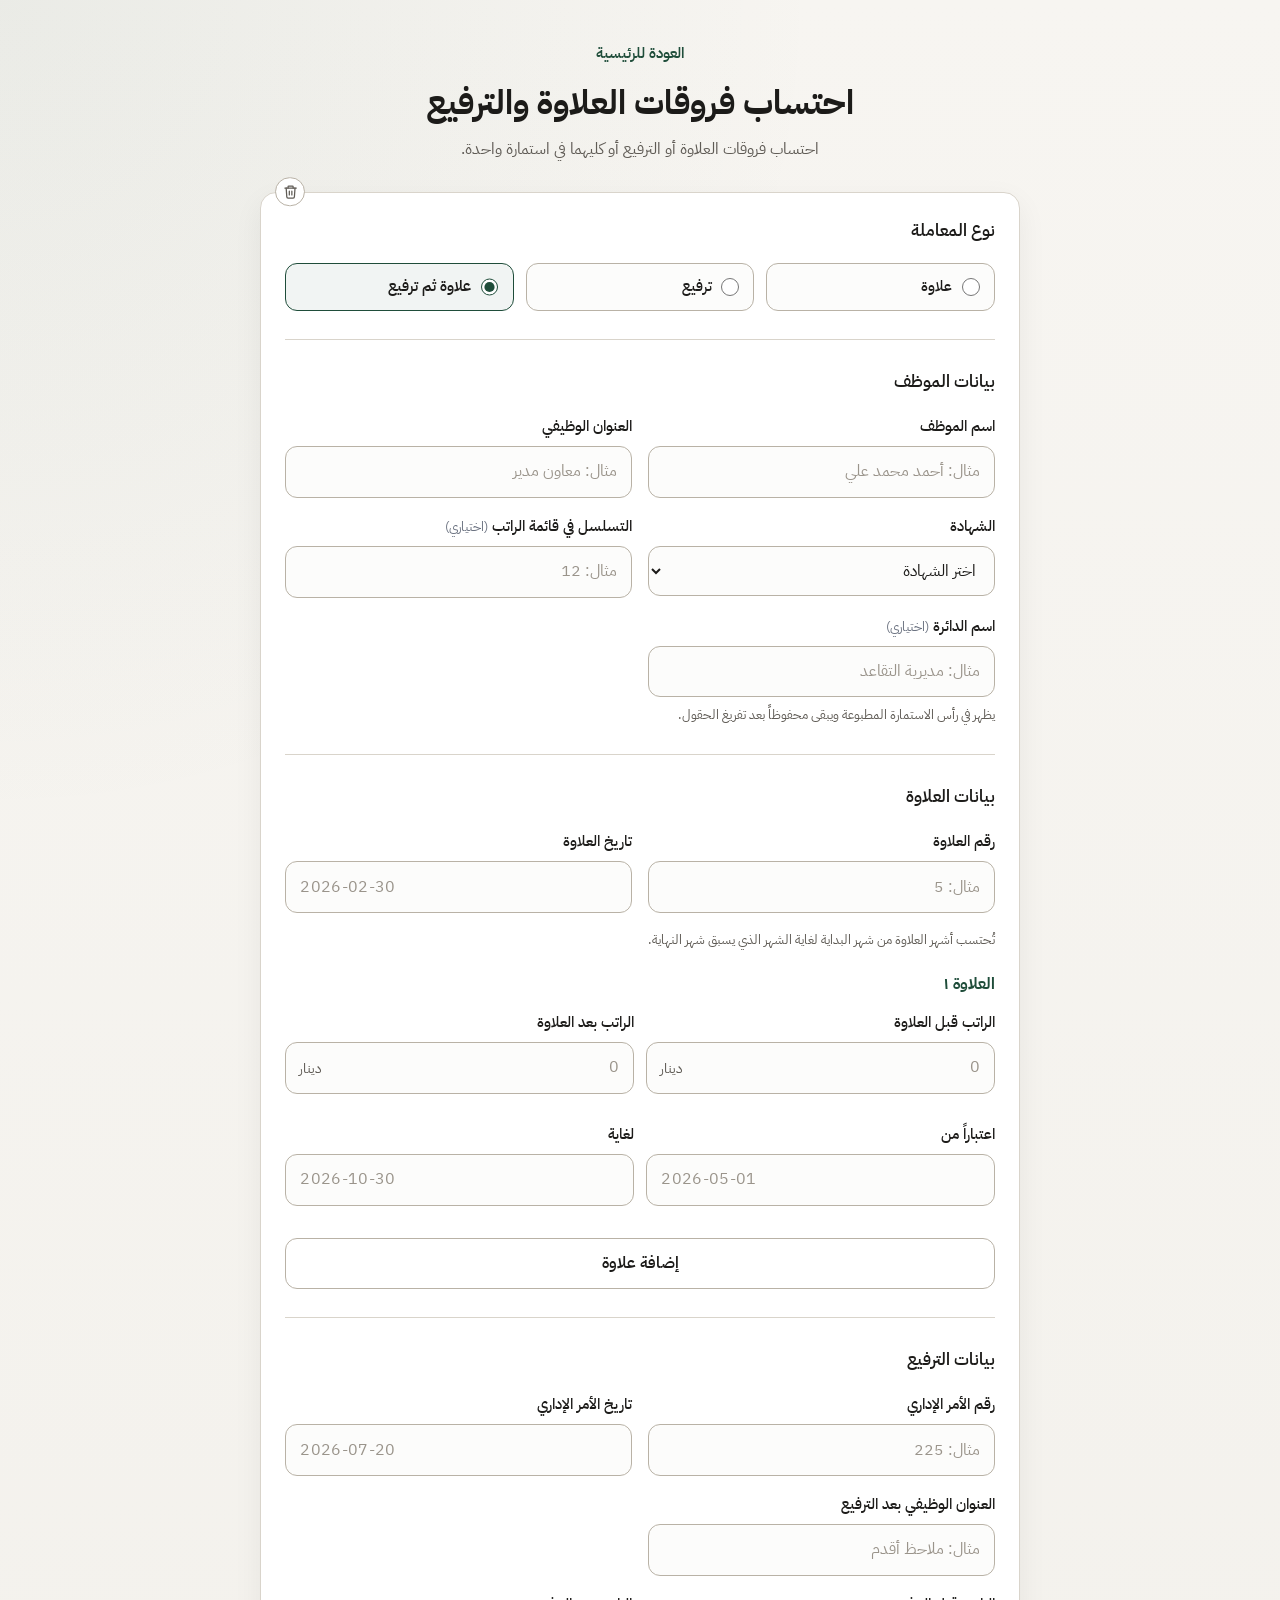
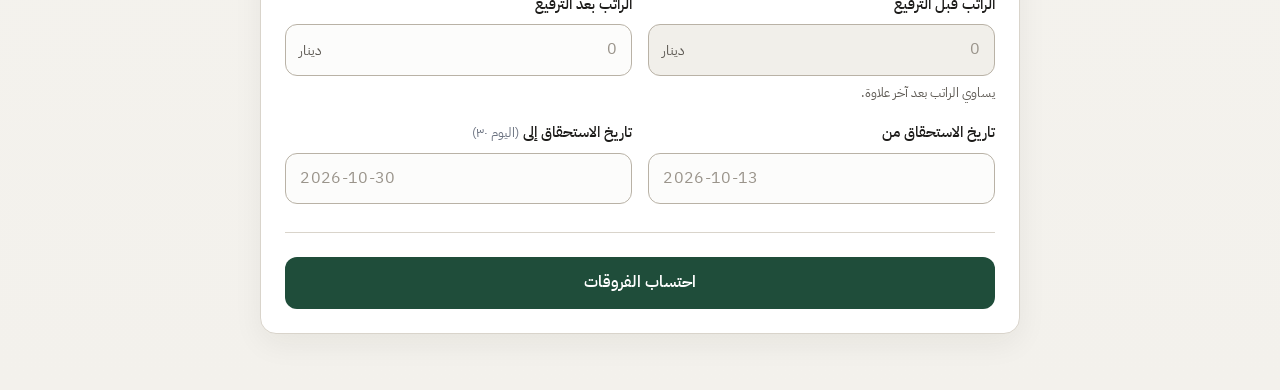
==== combined/index.html @ 23484e8a "Add payroll toolkit with combined increment/promotion calculator Co-Authored-By: Claude Opus 5.5 <no" ====
<!DOCTYPE html>
<html lang="ar" dir="rtl">
  <head>
    <meta charset="UTF-8" />
    <meta name="viewport" content="width=device-width, initial-scale=1.0" />
    <title>احتساب فروقات العلاوة والترفيع</title>
    <link rel="stylesheet" href="../fonts.css" />
    <link rel="stylesheet" href="../styles.css" />
  </head>
  <body>
    <div class="page">
      <header class="header">
        <a class="back-link" href="../">العودة للرئيسية</a>
        <h1>احتساب فروقات العلاوة والترفيع</h1>
        <p class="subtitle">
          احتساب فروقات العلاوة أو الترفيع أو كليهما في استمارة واحدة.
        </p>
      </header>

      <main>
        <form id="combined-form" class="form" novalidate>
          <div class="clear-fab-wrap">
            <button type="reset" class="clear-fab" aria-label="تفريغ الحقول" aria-describedby="clear-fab-tooltip">
              <svg viewBox="0 0 24 24" aria-hidden="true" focusable="false">
                <path d="M3 6h18" fill="none" stroke="currentColor" stroke-width="2" stroke-linecap="round" />
                <path d="M8 6V4a1 1 0 0 1 1-1h6a1 1 0 0 1 1 1v2" fill="none" stroke="currentColor" stroke-width="2" stroke-linecap="round" stroke-linejoin="round" />
                <path d="M19 6l-1 14a2 2 0 0 1-2 2H8a2 2 0 0 1-2-2L5 6" fill="none" stroke="currentColor" stroke-width="2" stroke-linecap="round" stroke-linejoin="round" />
                <path d="M10 11v6M14 11v6" fill="none" stroke="currentColor" stroke-width="2" stroke-linecap="round" />
              </svg>
            </button>
            <span id="clear-fab-tooltip" class="clear-fab-tooltip" role="tooltip">تفريغ الحقول</span>
          </div>

          <section class="section" aria-labelledby="type-heading">
            <fieldset class="choice-group">
              <legend id="type-heading">نوع المعاملة</legend>
              <div class="choice-options">
                <label class="choice">
                  <input type="radio" name="changeType" value="allowance" />
                  <span>علاوة</span>
                </label>
                <label class="choice">
                  <input type="radio" name="changeType" value="promotion" />
                  <span>ترفيع</span>
                </label>
                <label class="choice">
                  <input type="radio" name="changeType" value="both" checked />
                  <span>علاوة ثم ترفيع</span>
                </label>
              </div>
            </fieldset>
          </section>

          <section class="section" aria-labelledby="employee-heading">
            <h2 id="employee-heading">بيانات الموظف</h2>

            <div class="grid">
              <div class="field">
                <label for="employee-name">اسم الموظف</label>
                <input
                  type="text"
                  id="employee-name"
                  name="employeeName"
                  autocomplete="name"
                  placeholder="مثال: أحمد محمد علي"
                  required
                />
                <p class="error" id="employee-name-error" hidden>
                  يرجى إدخال اسم الموظف.
                </p>
              </div>

              <div class="field">
                <label for="job-title">العنوان الوظيفي</label>
                <input
                  type="text"
                  id="job-title"
                  name="jobTitle"
                  placeholder="مثال: معاون مدير"
                  required
                />
                <p class="error" id="job-title-error" hidden>
                  يرجى إدخال العنوان الوظيفي.
                </p>
              </div>
            </div>

            <div class="grid">
              <div class="field">
                <label for="education-level">الشهادة</label>
                <select id="education-level" name="educationLevel" required>
                  <option value="" disabled selected>اختر الشهادة</option>
                  <option value="ابتدائية">ابتدائية</option>
                  <option value="متوسطة">متوسطة</option>
                  <option value="إعدادية">إعدادية</option>
                  <option value="دبلوم">دبلوم</option>
                  <option value="بكالوريوس">بكالوريوس</option>
                  <option value="ماجستير">ماجستير</option>
                  <option value="دكتوراه">دكتوراه</option>
                </select>
                <p class="error" id="education-level-error" hidden>
                  يرجى اختيار الشهادة.
                </p>
              </div>

              <div class="field">
                <label for="salary-list-order">التسلسل في قائمة الراتب <span class="optional">(اختياري)</span></label>
                <input
                  type="number"
                  id="salary-list-order"
                  name="salaryListOrder"
                  min="1"
                  max="5000"
                  step="1"
                  inputmode="numeric"
                  placeholder="مثال: 12"
                />
                <p class="error" id="salary-list-order-error" hidden>
                  يرجى إدخال رقم بين ١ و ٥٠٠٠.
                </p>
              </div>
            </div>

            <div class="grid">
              <div class="field">
                <label for="org-name">اسم الدائرة <span class="optional">(اختياري)</span></label>
                <input
                  type="text"
                  id="org-name"
                  name="orgName"
                  autocomplete="organization"
                  placeholder="مثال: مديرية التقاعد"
                  aria-describedby="org-name-hint"
                />
                <p class="hint" id="org-name-hint">
                  يظهر في رأس الاستمارة المطبوعة ويبقى محفوظاً بعد تفريغ الحقول.
                </p>
              </div>
            </div>
          </section>

          <section class="section" id="allowance-section" aria-labelledby="allowance-heading">
            <h2 id="allowance-heading">بيانات العلاوة</h2>

            <div class="grid">
              <div class="field">
                <label for="allowance-number">رقم العلاوة</label>
                <input
                  type="number"
                  id="allowance-number"
                  name="allowanceNumber"
                  min="1"
                  step="1"
                  inputmode="numeric"
                  placeholder="مثال: 5"
                  required
                />
                <p class="error" id="allowance-number-error" hidden>
                  يرجى إدخال رقم العلاوة.
                </p>
              </div>

              <div class="field">
                <label for="allowance-doc-date">تاريخ العلاوة</label>
                <input
                  type="text"
                  id="allowance-doc-date"
                  name="allowanceDocDate"
                  class="date-input"
                  inputmode="numeric"
                  placeholder="2026-02-30"
                  autocomplete="off"
                  dir="ltr"
                  required
                />
                <p class="error" id="allowance-doc-date-error" hidden>
                  يرجى إدخال تاريخ صحيح مثل 2026-02-30.
                </p>
              </div>
            </div>

            <p class="hint section-hint">
              تُحتسب أشهر العلاوة من شهر البداية لغاية الشهر الذي يسبق شهر النهاية.
            </p>

            <div
              id="allowances-list"
              class="allowances-list"
              aria-label="قائمة العلاوات"
            ></div>

            <button
              type="button"
              id="add-allowance"
              class="btn btn-secondary add-allowance-btn"
            >
              إضافة علاوة
            </button>
          </section>

          <section class="section" id="promotion-section" aria-labelledby="promotion-heading">
            <h2 id="promotion-heading">بيانات الترفيع</h2>

            <div class="grid">
              <div class="field">
                <label for="order-number">رقم الأمر الإداري</label>
                <input
                  type="number"
                  id="order-number"
                  name="orderNumber"
                  min="1"
                  step="1"
                  inputmode="numeric"
                  placeholder="مثال: 225"
                  required
                />
                <p class="error" id="order-number-error" hidden>
                  يرجى إدخال رقم الأمر.
                </p>
              </div>

              <div class="field">
                <label for="order-date">تاريخ الأمر الإداري</label>
                <input
                  type="text"
                  id="order-date"
                  name="orderDate"
                  class="date-input"
                  inputmode="numeric"
                  placeholder="2026-07-20"
                  autocomplete="off"
                  dir="ltr"
                  required
                />
                <p class="error" id="order-date-error" hidden>
                  يرجى إدخال تاريخ صحيح مثل 2026-07-20.
                </p>
              </div>
            </div>

            <div class="grid">
              <div class="field">
                <label for="new-job-title">العنوان الوظيفي بعد الترفيع</label>
                <input
                  type="text"
                  id="new-job-title"
                  name="newJobTitle"
                  placeholder="مثال: ملاحظ أقدم"
                  required
                />
                <p class="error" id="new-job-title-error" hidden>
                  يرجى إدخال العنوان الوظيفي بعد الترفيع.
                </p>
              </div>
            </div>

            <div class="grid">
              <div class="field">
                <label for="old-salary">الراتب قبل الترفيع</label>
                <div class="input-with-suffix">
                  <input
                    type="number"
                    id="old-salary"
                    name="oldSalary"
                    min="0"
                    step="1"
                    inputmode="numeric"
                    placeholder="0"
                    aria-describedby="old-salary-hint"
                    required
                  />
                  <span class="suffix">دينار</span>
                </div>
                <p class="hint" id="old-salary-hint" hidden>
                  يساوي الراتب بعد آخر علاوة.
                </p>
                <p class="error" id="old-salary-error" hidden>
                  يرجى إدخال الراتب قبل الترفيع.
                </p>
              </div>

              <div class="field">
                <label for="new-salary">الراتب بعد الترفيع</label>
                <div class="input-with-suffix">
                  <input
                    type="number"
                    id="new-salary"
                    name="newSalary"
                    min="0"
                    step="1"
                    inputmode="numeric"
                    placeholder="0"
                    required
                  />
                  <span class="suffix">دينار</span>
                </div>
                <p class="error" id="new-salary-error" hidden>
                  يرجى إدخال الراتب بعد الترفيع.
                </p>
              </div>
            </div>

            <div class="grid">
              <div class="field">
                <label for="from-date">تاريخ الاستحقاق من</label>
                <input
                  type="text"
                  id="from-date"
                  name="fromDate"
                  class="date-input"
                  inputmode="numeric"
                  placeholder="2026-10-13"
                  autocomplete="off"
                  dir="ltr"
                  required
                />
                <p class="error" id="from-date-error" hidden>
                  يرجى إدخال تاريخ صحيح مثل 2026-10-13.
                </p>
              </div>

              <div class="field">
                <label for="to-date">تاريخ الاستحقاق إلى <span class="optional">(اليوم ٣٠)</span></label>
                <input
                  type="text"
                  id="to-date"
                  name="toDate"
                  class="date-input"
                  inputmode="numeric"
                  placeholder="2026-10-30"
                  autocomplete="off"
                  dir="ltr"
                  required
                />
                <p class="error" id="to-date-error" hidden>
                  يرجى إدخال تاريخ ينتهي باليوم ٣٠ مثل 2026-10-30.
                </p>
              </div>
            </div>
          </section>

          <div class="actions">
            <button type="submit" class="btn btn-primary">احتساب الفروقات</button>
          </div>
        </form>

        <section id="result" class="result" aria-live="polite" hidden>
          <h2 class="no-print">نتيجة الاحتساب</h2>
          <div id="print-sheet" class="print-sheet">
            <div id="result-content"></div>
            <p id="print-continuation" class="print-continuation-notice" hidden>
              يتبع في الصفحة التالية
            </p>
          </div>
          <div class="result-actions no-print">
            <button id="print-btn" type="button" class="btn btn-primary">
              طباعة استمارة المتغيرات
            </button>
          </div>
        </section>
      </main>
    </div>

    <div id="toast" class="toast" hidden role="status" aria-live="polite"></div>

    <script src="../shared/salary-ladder.js"></script>
    <script src="app.js"></script>
  </body>
</html>
---- fonts.css ----
/* IBM Plex Sans Arabic */
@font-face {
  font-family: "IBM Plex Sans Arabic";
  font-style: normal;
  font-weight: 400;
  font-display: swap;
  src: url("fonts/ibm-plex-sans-arabic-arabic-400.woff2") format("woff2");
  unicode-range: U+0600-06FF, U+0750-077F, U+0870-088E, U+0890-0891, U+0897-08E1, U+08E3-08FF, U+200C-200E, U+2010-2011, U+204F, U+2E41, U+FB50-FDFF, U+FE70-FE74, U+FE76-FEFC;
}

@font-face {
  font-family: "IBM Plex Sans Arabic";
  font-style: normal;
  font-weight: 400;
  font-display: swap;
  src: url("fonts/ibm-plex-sans-arabic-latin-400.woff2") format("woff2");
  unicode-range: U+0000-00FF, U+0131, U+0152-0153, U+02BB-02BC, U+02C6, U+02DA, U+02DC, U+0304, U+0308, U+0329, U+2000-206F, U+20AC, U+2122, U+2191, U+2193, U+2212, U+2215, U+FEFF, U+FFFD;
}

@font-face {
  font-family: "IBM Plex Sans Arabic";
  font-style: normal;
  font-weight: 500;
  font-display: swap;
  src: url("fonts/ibm-plex-sans-arabic-arabic-500.woff2") format("woff2");
  unicode-range: U+0600-06FF, U+0750-077F, U+0870-088E, U+0890-0891, U+0897-08E1, U+08E3-08FF, U+200C-200E, U+2010-2011, U+204F, U+2E41, U+FB50-FDFF, U+FE70-FE74, U+FE76-FEFC;
}

@font-face {
  font-family: "IBM Plex Sans Arabic";
  font-style: normal;
  font-weight: 500;
  font-display: swap;
  src: url("fonts/ibm-plex-sans-arabic-latin-500.woff2") format("woff2");
  unicode-range: U+0000-00FF, U+0131, U+0152-0153, U+02BB-02BC, U+02C6, U+02DA, U+02DC, U+0304, U+0308, U+0329, U+2000-206F, U+20AC, U+2122, U+2191, U+2193, U+2212, U+2215, U+FEFF, U+FFFD;
}

@font-face {
  font-family: "IBM Plex Sans Arabic";
  font-style: normal;
  font-weight: 600;
  font-display: swap;
  src: url("fonts/ibm-plex-sans-arabic-arabic-600.woff2") format("woff2");
  unicode-range: U+0600-06FF, U+0750-077F, U+0870-088E, U+0890-0891, U+0897-08E1, U+08E3-08FF, U+200C-200E, U+2010-2011, U+204F, U+2E41, U+FB50-FDFF, U+FE70-FE74, U+FE76-FEFC;
}

@font-face {
  font-family: "IBM Plex Sans Arabic";
  font-style: normal;
  font-weight: 600;
  font-display: swap;
  src: url("fonts/ibm-plex-sans-arabic-latin-600.woff2") format("woff2");
  unicode-range: U+0000-00FF, U+0131, U+0152-0153, U+02BB-02BC, U+02C6, U+02DA, U+02DC, U+0304, U+0308, U+0329, U+2000-206F, U+20AC, U+2122, U+2191, U+2193, U+2212, U+2215, U+FEFF, U+FFFD;
}

@font-face {
  font-family: "IBM Plex Sans Arabic";
  font-style: normal;
  font-weight: 700;
  font-display: swap;
  src: url("fonts/ibm-plex-sans-arabic-arabic-700.woff2") format("woff2");
  unicode-range: U+0600-06FF, U+0750-077F, U+0870-088E, U+0890-0891, U+0897-08E1, U+08E3-08FF, U+200C-200E, U+2010-2011, U+204F, U+2E41, U+FB50-FDFF, U+FE70-FE74, U+FE76-FEFC;
}

@font-face {
  font-family: "IBM Plex Sans Arabic";
  font-style: normal;
  font-weight: 700;
  font-display: swap;
  src: url("fonts/ibm-plex-sans-arabic-latin-700.woff2") format("woff2");
  unicode-range: U+0000-00FF, U+0131, U+0152-0153, U+02BB-02BC, U+02C6, U+02DA, U+02DC, U+0304, U+0308, U+0329, U+2000-206F, U+20AC, U+2122, U+2191, U+2193, U+2212, U+2215, U+FEFF, U+FFFD;
}

/* Vazirmatn */
@font-face {
  font-family: "Vazirmatn";
  font-style: normal;
  font-weight: 400;
  font-display: swap;
  src: url("fonts/vazirmatn-arabic-400.woff2") format("woff2");
  unicode-range: U+0600-06FF, U+0750-077F, U+0870-088E, U+0890-0891, U+0897-08E1, U+08E3-08FF, U+200C-200E, U+2010-2011, U+204F, U+2E41, U+FB50-FDFF, U+FE70-FE74, U+FE76-FEFC;
}

@font-face {
  font-family: "Vazirmatn";
  font-style: normal;
  font-weight: 400;
  font-display: swap;
  src: url("fonts/vazirmatn-latin-400.woff2") format("woff2");
  unicode-range: U+0000-00FF, U+0131, U+0152-0153, U+02BB-02BC, U+02C6, U+02DA, U+02DC, U+0304, U+0308, U+0329, U+2000-206F, U+20AC, U+2122, U+2191, U+2193, U+2212, U+2215, U+FEFF, U+FFFD;
}

@font-face {
  font-family: "Vazirmatn";
  font-style: normal;
  font-weight: 600;
  font-display: swap;
  src: url("fonts/vazirmatn-arabic-600.woff2") format("woff2");
  unicode-range: U+0600-06FF, U+0750-077F, U+0870-088E, U+0890-0891, U+0897-08E1, U+08E3-08FF, U+200C-200E, U+2010-2011, U+204F, U+2E41, U+FB50-FDFF, U+FE70-FE74, U+FE76-FEFC;
}

@font-face {
  font-family: "Vazirmatn";
  font-style: normal;
  font-weight: 600;
  font-display: swap;
  src: url("fonts/vazirmatn-latin-600.woff2") format("woff2");
  unicode-range: U+0000-00FF, U+0131, U+0152-0153, U+02BB-02BC, U+02C6, U+02DA, U+02DC, U+0304, U+0308, U+0329, U+2000-206F, U+20AC, U+2122, U+2191, U+2193, U+2212, U+2215, U+FEFF, U+FFFD;
}

@font-face {
  font-family: "Vazirmatn";
  font-style: normal;
  font-weight: 700;
  font-display: swap;
  src: url("fonts/vazirmatn-arabic-700.woff2") format("woff2");
  unicode-range: U+0600-06FF, U+0750-077F, U+0870-088E, U+0890-0891, U+0897-08E1, U+08E3-08FF, U+200C-200E, U+2010-2011, U+204F, U+2E41, U+FB50-FDFF, U+FE70-FE74, U+FE76-FEFC;
}

@font-face {
  font-family: "Vazirmatn";
  font-style: normal;
  font-weight: 700;
  font-display: swap;
  src: url("fonts/vazirmatn-latin-700.woff2") format("woff2");
  unicode-range: U+0000-00FF, U+0131, U+0152-0153, U+02BB-02BC, U+02C6, U+02DA, U+02DC, U+0304, U+0308, U+0329, U+2000-206F, U+20AC, U+2122, U+2191, U+2193, U+2212, U+2215, U+FEFF, U+FFFD;
}
---- styles.css ----
:root {
  --bg: #f3f1ec;
  --surface: #ffffff;
  --ink: #1c1b19;
  --muted: #5f5b55;
  --line: #d9d4cb;
  --line-strong: #b9b2a6;
  --accent: #1f4d3a;
  --accent-hover: #173d2e;
  --focus: #2f6b52;
  --danger: #8a2f2f;
  --danger-bg: #f8ecec;
  --radius: 12px;
  --shadow: 0 10px 30px rgba(28, 27, 25, 0.06);
  --font: "IBM Plex Sans Arabic", "Segoe UI", Tahoma, sans-serif;
}

*,
*::before,
*::after {
  box-sizing: border-box;
}

html {
  scroll-behavior: smooth;
}

body {
  margin: 0;
  min-height: 100vh;
  font-family: var(--font);
  color: var(--ink);
  background:
    radial-gradient(circle at top left, rgba(31, 77, 58, 0.06), transparent 35%),
    linear-gradient(180deg, #f7f5f1 0%, var(--bg) 100%);
  line-height: 1.7;
}

.page {
  width: min(760px, calc(100% - 2rem));
  margin: 0 auto;
  padding: 2.5rem 0 3.5rem;
}

.page--narrow {
  width: min(520px, calc(100% - 2rem));
}

.header {
  margin-bottom: 1.75rem;
  text-align: center;
}

.back-link {
  display: inline-block;
  margin-bottom: 0.85rem;
  font-size: 0.92rem;
  font-weight: 600;
  color: var(--accent);
  text-decoration: none;
  transition: color 0.2s ease, transform 0.2s ease;
}

.back-link:hover {
  color: var(--accent-hover);
  transform: translateX(2px);
}

.back-link:focus-visible {
  outline: 2px solid var(--focus);
  outline-offset: 3px;
  border-radius: 4px;
}

.brand {
  margin: 0 0 0.35rem;
  font-size: 0.95rem;
  font-weight: 600;
  letter-spacing: 0.02em;
  color: var(--accent);
}

/* —— Homepage launcher —— */
.home-body {
  background:
    radial-gradient(ellipse 70% 50% at 80% 0%, rgba(31, 77, 58, 0.1), transparent 55%),
    radial-gradient(ellipse 55% 40% at 10% 90%, rgba(31, 77, 58, 0.06), transparent 50%),
    linear-gradient(165deg, #f8f6f1 0%, var(--bg) 45%, #ebe7df 100%);
}

.home {
  width: min(1100px, calc(100% - 2rem));
  margin: 0 auto;
  padding: 2.25rem 0 3rem;
  min-height: 100vh;
  display: flex;
  flex-direction: column;
}

.home-header {
  text-align: center;
  margin-bottom: 2rem;
  animation: home-fade-up 0.55s ease both;
}

.home-brand {
  margin: 0 auto;
  display: flex;
  align-items: center;
  justify-content: center;
  width: 4.25rem;
  height: 4.25rem;
  color: var(--accent);
}

.home-brand-icon {
  width: 100%;
  height: 100%;
  display: block;
}

.home-subtitle {
  margin: 0.55rem 0 0;
  color: var(--muted);
  font-size: 1.05rem;
}

.app-grid {
  display: grid;
  grid-template-columns: repeat(3, minmax(0, 1fr));
  gap: 1rem;
  flex: 1;
  align-content: start;
  max-width: 42rem;
  width: 100%;
  margin-inline: auto;
}

.app-tile {
  --i: 0;
  appearance: none;
  display: flex;
  align-items: center;
  justify-content: center;
  text-align: center;
  min-height: 7.5rem;
  padding: 1rem 0.85rem;
  border-radius: var(--radius);
  font-family: inherit;
  font-size: clamp(0.95rem, 2.2vw, 1.1rem);
  font-weight: 600;
  line-height: 1.4;
  text-decoration: none;
  cursor: pointer;
  transition:
    transform 0.22s ease,
    box-shadow 0.22s ease,
    background 0.22s ease,
    border-color 0.22s ease,
    color 0.22s ease;
  animation: home-tile-in 0.45s ease both;
  animation-delay: calc(var(--i) * 40ms);
}

.app-tile--live {
  background: var(--accent);
  color: #f7f5f1;
  border: 1px solid var(--accent);
  box-shadow: 0 8px 22px rgba(31, 77, 58, 0.22);
}

.app-tile--live:hover {
  background: var(--accent-hover);
  border-color: var(--accent-hover);
  transform: translateY(-3px);
  box-shadow: 0 14px 28px rgba(31, 77, 58, 0.28);
}

.app-tile--live:focus-visible {
  outline: 2px solid var(--focus);
  outline-offset: 3px;
}

.app-tile--soon {
  background: rgba(255, 255, 255, 0.55);
  color: var(--line-strong);
  border: 1px dashed var(--line);
  cursor: not-allowed;
  box-shadow: none;
}

.app-tile--soon:disabled {
  opacity: 1;
}

@keyframes home-fade-up {
  from {
    opacity: 0;
    transform: translateY(10px);
  }
  to {
    opacity: 1;
    transform: translateY(0);
  }
}

@keyframes home-tile-in {
  from {
    opacity: 0;
    transform: scale(0.94);
  }
  to {
    opacity: 1;
    transform: scale(1);
  }
}

@media (max-width: 640px) {
  .home {
    width: min(100% - 1.25rem, 1100px);
    padding-top: 1.5rem;
  }

  .home-header {
    margin-bottom: 1.35rem;
  }

  .app-grid {
    gap: 0.65rem;
  }

  .app-tile {
    min-height: 5.5rem;
    font-size: 0.88rem;
    padding: 0.75rem 0.5rem;
  }
}

.header h1 {
  margin: 0;
  font-size: clamp(1.7rem, 4vw, 2.15rem);
  font-weight: 700;
  line-height: 1.35;
}

.subtitle {
  margin: 0.65rem auto 0;
  color: var(--muted);
  max-width: 38rem;
}

.form,
.result {
  background: var(--surface);
  border: 1px solid var(--line);
  border-radius: calc(var(--radius) + 4px);
  box-shadow: var(--shadow);
}

.form {
  padding: 1.5rem;
  position: relative;
}

.clear-fab-wrap {
  position: absolute;
  top: 0;
  left: 0.9rem;
  z-index: 2;
  transform: translateY(-50%);
}

.clear-fab {
  display: inline-flex;
  align-items: center;
  justify-content: center;
  width: 1.85rem;
  height: 1.85rem;
  min-width: 1.85rem;
  min-height: 1.85rem;
  padding: 0;
  margin: 0;
  border: 1px solid var(--line-strong);
  border-radius: 999px;
  background: var(--surface);
  color: var(--muted);
  cursor: pointer;
  line-height: 0;
  overflow: hidden;
}

.clear-fab svg {
  width: 0.95rem;
  height: 0.95rem;
  display: block;
  flex-shrink: 0;
}

.clear-fab:hover,
.clear-fab:focus-visible {
  color: var(--ink);
  outline: none;
}

.clear-fab-tooltip {
  position: absolute;
  top: calc(100% + 0.45rem);
  left: 50%;
  transform: translateX(-50%);
  padding: 0.3rem 0.55rem;
  border-radius: 0.4rem;
  background: var(--ink);
  color: #fff;
  font-size: 0.78rem;
  font-weight: 500;
  line-height: 1.3;
  white-space: nowrap;
  opacity: 0;
  visibility: hidden;
  pointer-events: none;
  transition: opacity 0.15s ease, visibility 0.15s ease;
}

.clear-fab-wrap:hover .clear-fab-tooltip,
.clear-fab:focus-visible + .clear-fab-tooltip {
  opacity: 1;
  visibility: visible;
}

.section + .section {
  margin-top: 1.75rem;
  padding-top: 1.75rem;
  border-top: 1px solid var(--line);
}

.section h2 {
  margin: 0 0 1.1rem;
  font-size: 1.05rem;
  font-weight: 600;
}

.second-allowance-toggle-wrap {
  margin-top: 1.35rem;
}

.second-allowance-toggle {
  width: 100%;
}

.second-allowance {
  margin-top: 1.25rem;
  padding: 1.15rem 1rem 0.25rem;
  border: 1px dashed var(--line-strong);
  border-radius: var(--radius);
  background: #faf9f6;
}

.second-allowance-title {
  margin: 0 0 0.35rem;
  font-size: 1rem;
  font-weight: 600;
  color: var(--accent);
}

.second-allowance-base-hint {
  margin-bottom: 1rem;
}

.second-allowance .grid {
  margin-bottom: 1rem;
}

.allowances-list {
  display: grid;
  gap: 1rem;
  margin-top: 1.25rem;
}

.allowance-row {
  padding-top: 0.85rem;
  border-top: 1px solid var(--line);
}

.allowance-row:first-child {
  padding-top: 0;
  border-top: none;
}

.allowance-row-head {
  display: flex;
  align-items: center;
  justify-content: space-between;
  gap: 0.75rem;
  margin-bottom: 0.75rem;
}

.allowance-row-title {
  margin: 0;
  font-size: 0.98rem;
  font-weight: 700;
  color: var(--accent);
}

.allowance-row-fields {
  display: grid;
  grid-template-columns: repeat(2, minmax(0, 1fr));
  gap: 0.75rem;
  align-items: start;
}

.allowance-remove {
  appearance: none;
  border: none;
  background: transparent;
  color: var(--danger);
  font: inherit;
  font-size: 0.88rem;
  font-weight: 600;
  cursor: pointer;
  padding: 0.2rem 0.35rem;
  border-radius: 4px;
}

.allowance-remove:hover {
  background: var(--danger-bg);
}

.allowance-remove-spacer {
  display: inline-block;
  width: 3rem;
}

.add-allowance-btn {
  width: 100%;
  margin-top: 1rem;
}

.add-allowance-btn:disabled {
  opacity: 0.55;
  cursor: not-allowed;
}

.grid {
  display: grid;
  grid-template-columns: repeat(2, minmax(0, 1fr));
  gap: 1rem;
}

.field {
  display: flex;
  flex-direction: column;
  gap: 0.4rem;
  margin-bottom: 1rem;
}

.grid .field {
  margin-bottom: 0;
}

.grid + .grid {
  margin-top: 1rem;
}

label {
  font-size: 0.95rem;
  font-weight: 500;
}

.optional {
  font-weight: 400;
  color: #6b7280;
  font-size: 0.85em;
}

input,
select,
button {
  font: inherit;
}

input,
select {
  width: 100%;
  min-height: 48px;
  padding: 0.7rem 0.9rem;
  color: var(--ink);
  background: #fcfcfb;
  border: 1px solid var(--line-strong);
  border-radius: var(--radius);
  outline: none;
  transition: border-color 0.15s ease, box-shadow 0.15s ease, background 0.15s ease;
}

input::placeholder {
  color: #9a948b;
}

input:hover,
select:hover {
  border-color: #9f9789;
}

input:focus,
select:focus {
  border-color: var(--focus);
  background: #fff;
  box-shadow: 0 0 0 3px rgba(47, 107, 82, 0.15);
}

.date-input {
  font-variant-numeric: tabular-nums;
  letter-spacing: 0.02em;
}

input:invalid:not(:placeholder-shown):not(:focus),
select:invalid:not(:focus) {
  /* avoid aggressive red while typing */
}

.field.has-error input,
.field.has-error select {
  border-color: var(--danger);
  background: var(--danger-bg);
}

.field.has-error input:focus,
.field.has-error select:focus {
  box-shadow: 0 0 0 3px rgba(138, 47, 47, 0.12);
}

.input-with-suffix {
  position: relative;
}

.input-with-suffix input {
  padding-left: 4.2rem;
}

.suffix {
  position: absolute;
  top: 50%;
  left: 0.9rem;
  transform: translateY(-50%);
  color: var(--muted);
  font-size: 0.9rem;
  pointer-events: none;
}

.hint {
  margin: 0;
  font-size: 0.82rem;
  color: var(--muted);
}

.section-hint {
  margin-top: 1rem;
}

input[readonly] {
  color: var(--muted);
  background: #f1efea;
  cursor: default;
}

.choice-group {
  margin: 0;
  padding: 0;
  border: none;
  min-width: 0;
}

.choice-group legend {
  margin: 0 0 1.1rem;
  padding: 0;
  font-size: 1.05rem;
  font-weight: 600;
}

.choice-options {
  display: grid;
  grid-template-columns: repeat(3, minmax(0, 1fr));
  gap: 0.75rem;
}

.choice {
  display: flex;
  align-items: center;
  gap: 0.6rem;
  min-height: 48px;
  padding: 0.6rem 0.9rem;
  border: 1px solid var(--line-strong);
  border-radius: var(--radius);
  background: #fcfcfb;
  cursor: pointer;
  transition: border-color 0.15s ease, background 0.15s ease;
}

.choice:hover {
  border-color: #9f9789;
}

.choice input {
  width: 1.1rem;
  min-height: 0;
  height: 1.1rem;
  margin: 0;
  padding: 0;
  accent-color: var(--accent);
  box-shadow: none;
}

.choice:has(input:checked) {
  border-color: var(--accent);
  background: rgba(31, 77, 58, 0.06);
  font-weight: 600;
}

.choice:has(input:focus-visible) {
  box-shadow: 0 0 0 3px rgba(47, 107, 82, 0.15);
}

.lookup-form {
  padding-bottom: 1.35rem;
}

.lookup-result {
  margin-top: 1.35rem;
  padding-top: 1.25rem;
  border-top: 1px solid var(--line);
}

.lookup-cards {
  display: grid;
  grid-template-columns: repeat(2, minmax(0, 1fr));
  gap: 0.85rem;
}

.lookup-card {
  display: flex;
  flex-direction: column;
  align-items: center;
  gap: 0.35rem;
  padding: 1.1rem 0.75rem;
  text-align: center;
  background: #f7f5f1;
  border: 1px solid var(--line);
  border-radius: var(--radius);
  transition: border-color 0.2s ease, background 0.2s ease, transform 0.2s ease;
}

.lookup-result--matched .lookup-card {
  background: rgba(31, 77, 58, 0.08);
  border-color: rgba(31, 77, 58, 0.28);
}

.lookup-label {
  font-size: 0.88rem;
  font-weight: 500;
  color: var(--muted);
}

.lookup-value {
  font-size: clamp(1.75rem, 5vw, 2.15rem);
  font-weight: 700;
  line-height: 1.2;
  color: var(--ink);
}

.lookup-result--matched .lookup-value {
  color: var(--accent);
}

.lookup-status {
  margin: 0.9rem 0 0;
  text-align: center;
  font-size: 0.9rem;
  color: var(--danger);
}

.error {
  margin: 0;
  font-size: 0.85rem;
  color: var(--danger);
}

.actions {
  display: flex;
  flex-wrap: wrap;
  gap: 0.75rem;
  margin-top: 1.75rem;
  padding-top: 1.5rem;
  border-top: 1px solid var(--line);
}

.actions .btn-primary {
  width: 100%;
  flex: 1 1 auto;
}

.toast {
  position: fixed;
  bottom: 1.5rem;
  left: 50%;
  z-index: 100;
  max-width: min(28rem, calc(100% - 2rem));
  padding: 0.75rem 1.1rem;
  border-radius: 999px;
  background: rgba(28, 27, 25, 0.88);
  color: #fff;
  font-size: 0.9rem;
  font-weight: 500;
  line-height: 1.45;
  text-align: center;
  box-shadow: 0 10px 30px rgba(28, 27, 25, 0.18);
  transform: translate(-50%, 0.75rem);
  opacity: 0;
  pointer-events: none;
}

.toast-in {
  animation: toast-in 0.28s ease forwards;
}

.toast-out {
  animation: toast-out 0.28s ease forwards;
}

@keyframes toast-in {
  from {
    opacity: 0;
    transform: translate(-50%, 0.85rem);
  }
  to {
    opacity: 1;
    transform: translate(-50%, 0);
  }
}

@keyframes toast-out {
  from {
    opacity: 1;
    transform: translate(-50%, 0);
  }
  to {
    opacity: 0;
    transform: translate(-50%, 0.55rem);
  }
}

.btn {
  min-height: 48px;
  padding: 0.7rem 1.25rem;
  border-radius: var(--radius);
  border: 1px solid transparent;
  cursor: pointer;
  font-weight: 600;
  transition: background 0.15s ease, border-color 0.15s ease, transform 0.1s ease;
}

.btn:active {
  transform: translateY(1px);
}

.btn-primary {
  background: var(--accent);
  color: #fff;
  flex: 1 1 180px;
}

.btn-primary:hover {
  background: var(--accent-hover);
}

.btn-primary:focus-visible {
  outline: 3px solid rgba(47, 107, 82, 0.25);
  outline-offset: 2px;
}

.btn-secondary {
  background: transparent;
  color: var(--ink);
  border-color: var(--line-strong);
  flex: 0 1 auto;
}

.btn-secondary:hover {
  background: #f7f5f1;
}

.btn-secondary:focus-visible {
  outline: 3px solid rgba(28, 27, 25, 0.12);
  outline-offset: 2px;
}

.result {
  margin-top: 1.25rem;
  padding: 1.35rem 1.5rem;
}

.result h2 {
  margin: 0 0 0.85rem;
  font-size: 1.05rem;
}

.result-employee {
  margin: 0 0 1rem;
  color: var(--muted);
}

.result-employee strong {
  color: var(--ink);
  font-weight: 600;
}

.steps {
  margin: 0;
  padding: 0;
  list-style: none;
  display: grid;
  gap: 1rem;
}

.allowance-block {
  margin-top: 1.35rem;
  padding-top: 1.15rem;
  border-top: 1px solid var(--line);
}

.allowance-block:first-child {
  margin-top: 1rem;
}

.allowance-block-title {
  margin: 0 0 1.15rem;
  font-size: 1.05rem;
  font-weight: 700;
  color: var(--accent);
}

.allowance-block--combined .allowance-block-title {
  color: var(--ink);
}

.equation--total {
  margin-top: 0.25rem;
}

.steps li {
  position: relative;
  display: block;
  padding: 1rem 0.15rem 0.9rem;
  border: none;
  border-radius: 0;
  background: transparent;
}

.step-badge {
  position: absolute;
  top: 0;
  inset-inline-start: 0;
  transform: translateY(-50%);
  display: inline-flex;
  align-items: center;
  gap: 0.4rem;
  height: 1.5rem;
  padding: 0 0.55rem 0 0.7rem;
  border-radius: 999px;
  border: none;
  background: var(--bg);
  color: var(--muted);
  font-family: "Vazirmatn", "IBM Plex Sans Arabic", sans-serif;
  font-size: 0.78rem;
  font-weight: 600;
  line-height: 1;
  font-variant-numeric: tabular-nums;
}

.step-num {
  display: inline-flex;
  align-items: center;
  justify-content: center;
  width: 1.1rem;
  height: 1.1rem;
  border-radius: 999px;
  background: var(--accent);
  color: #fff;
  font-size: 0.68rem;
  font-weight: 700;
}

.step-body {
  min-width: 0;
  padding-top: 0.7rem;
}

.steps p {
  margin: 0;
}

.steps p + p {
  margin-top: 0.35rem;
}

.equation {
  display: flex;
  flex-wrap: wrap;
  align-items: flex-start;
  justify-content: flex-start;
  gap: 0.55rem 0.65rem;
  direction: rtl;
  unicode-bidi: isolate;
  text-align: right;
  font-family: "Vazirmatn", "IBM Plex Sans Arabic", sans-serif;
  font-size: 1.25rem;
  font-weight: 600;
  font-variant-numeric: tabular-nums;
  letter-spacing: 0.06em;
}

.eq-term {
  display: inline-flex;
  flex-direction: column;
  align-items: center;
  gap: 0.25rem;
  min-width: 4.5rem;
}

.eq-term strong {
  font-size: 1.35rem;
  font-weight: 700;
}

.eq-term--highlight {
  min-width: 5rem;
  padding: 0.4rem 0.65rem 0.35rem;
  border-radius: 10px;
  background: #e8f6ef;
  border: 1px solid #7cbc9a;
  -webkit-print-color-adjust: exact;
  print-color-adjust: exact;
}

.eq-term--highlight strong {
  color: #0f6b45;
}

.step-note {
  margin: 0.65rem 0 0;
  color: var(--muted);
  font-size: 0.92rem;
  line-height: 1.55;
}

.eq-label {
  max-width: 7.5rem;
  color: var(--muted);
  font-family: var(--font);
  font-size: 0.72rem;
  font-weight: 500;
  line-height: 1.35;
  letter-spacing: 0;
  text-align: center;
}

.eq-meta {
  color: var(--muted);
  font-family: var(--font);
  font-size: 0.64rem;
  font-weight: 400;
  line-height: 1.3;
  letter-spacing: 0;
  white-space: nowrap;
}

.eq-op {
  padding-top: 0.15rem;
  color: var(--ink);
  font-weight: 700;
}

.inline-note {
  color: var(--muted);
  font-size: 0.85rem;
  font-weight: 500;
}

.numeral {
  font-family: "Vazirmatn", "IBM Plex Sans Arabic", sans-serif;
  font-variant-numeric: tabular-nums;
  letter-spacing: 0.06em;
  font-weight: 600;
}

.step-body p {
  text-align: right;
}

.months-list {
  color: var(--muted);
  font-size: 0.9rem;
}

.result-actions {
  margin-top: 1.25rem;
  padding-top: 1.25rem;
  border-top: 1px solid var(--line);
}

.print-continuation-notice {
  display: none;
}

.result-actions .btn {
  width: 100%;
}

.sheet-header {
  display: none;
  margin-bottom: 1rem;
}

.sheet-header-main,
.sheet-header-meta {
  min-width: 0;
}

.sheet-header-meta {
  text-align: start;
}

.sheet-title {
  margin: 0;
  font-size: 1.35rem;
  font-weight: 700;
}

.sheet-org {
  margin: 0;
  font-size: 0.9rem;
  font-weight: 600;
}

.sheet-date {
  margin: 0.2rem 0 0;
  color: var(--muted);
  font-size: 0.85rem;
}

.sheet-summary {
  display: grid;
  gap: 1.15rem;
  margin: 0 0 1.5rem;
}

.summary-identity {
  display: grid;
  gap: 0.35rem;
  padding-bottom: 1rem;
  border-bottom: 1px solid var(--line);
}

.summary-name-row {
  display: flex;
  flex-wrap: wrap;
  align-items: center;
  gap: 0.45rem 0.75rem;
}

.summary-name {
  margin: 0;
  font-size: 1.2rem;
  font-weight: 700;
  line-height: 1.35;
}

.summary-chip {
  display: inline-flex;
  flex-direction: row;
  align-items: center;
  justify-content: center;
  gap: 0.4rem;
  padding: 0.2rem 0.65rem;
  border-radius: 999px;
  background: rgba(31, 77, 58, 0.08);
  color: var(--accent);
  font-size: 0.82rem;
  font-weight: 600;
  line-height: 1;
}

.summary-chip-label {
  display: inline-block;
  line-height: 1;
}

.summary-chip-num {
  display: inline-block;
  line-height: 1;
  font-weight: 700;
  letter-spacing: 0.04em;
  font-variant-numeric: tabular-nums;
}

.summary-facts {
  margin: 0;
  color: var(--muted);
  font-size: 0.95rem;
  line-height: 1.55;
}

.summary-doc {
  color: var(--ink);
  font-weight: 500;
}

.summary-dot {
  margin-inline: 0.2rem;
  color: var(--line-strong);
}

.summary-periods {
  display: grid;
  gap: 0.65rem;
}

.period-row {
  display: grid;
  gap: 0.55rem;
  padding: 0.35rem 0 0.85rem;
  border: none;
  border-bottom: 1px solid var(--line);
  border-radius: 0;
  background: transparent;
}

.period-row:last-child {
  padding-bottom: 0;
  border-bottom: none;
}

.period-label {
  font-size: 0.86rem;
  font-weight: 700;
  color: var(--accent);
}

.period-range,
.period-line,
.period-grades {
  display: grid;
  grid-template-columns: 7.5rem minmax(0, 1fr);
  gap: 0.35rem 0.75rem;
  align-items: baseline;
  margin: 0;
  min-width: 0;
}

.period-k {
  color: var(--muted);
  font-size: 0.82rem;
  font-weight: 500;
}

.period-v {
  font-size: 0.95rem;
  font-weight: 600;
  line-height: 1.5;
}

.period-sep {
  margin-inline: 0.35rem;
  color: var(--muted);
  font-weight: 500;
  font-size: 0.84rem;
}

.meta-secondary {
  font-weight: 400;
  color: var(--muted);
  font-size: 0.9em;
}

.total {
  display: flex;
  flex-wrap: nowrap;
  align-items: center;
  justify-content: space-between;
  gap: 0.5rem 1rem;
  margin-top: 1.35rem;
  padding: 1.05rem 1.2rem;
  border-radius: var(--radius);
  background: linear-gradient(135deg, #fff6e4 0%, #ffe8b8 55%, #ffd98a 100%);
  border: 1px solid #e0a93a;
  box-shadow: 0 1px 0 rgba(224, 169, 58, 0.25);
  -webkit-print-color-adjust: exact;
  print-color-adjust: exact;
}

.total span {
  flex: 1 1 auto;
  color: #8a5a00;
  font-weight: 600;
  line-height: 1.45;
}

.total strong {
  flex: 0 0 auto;
  font-size: 1.35rem;
  color: #6b4500;
  font-family: "Vazirmatn", "IBM Plex Sans Arabic", sans-serif;
  font-variant-numeric: tabular-nums;
  letter-spacing: 0.04em;
  font-weight: 700;
}

@media print {
  @page {
    size: A4;
    margin: 9mm 10mm;
  }

  html,
  body {
    background: #fff;
    color: #000;
    line-height: 1.45;
  }

  .header,
  .subtitle,
  .form,
  .result > h2,
  .result-actions,
  .toast,
  .no-print {
    display: none !important;
  }

  .page {
    width: 100%;
    max-width: 186mm;
    padding: 0;
    margin: 0 auto;
  }

  .result {
    margin: 0 auto;
    padding: 0;
    border: none;
    box-shadow: none;
    background: #fff;
  }

  .print-sheet {
    display: block;
    width: 100%;
    margin: 0 auto;
    box-sizing: border-box;
    padding-inline: 1.5mm;
    position: relative;
  }

  .print-continuation-notice {
    display: none;
  }

  body.has-print-continuation .print-continuation-notice {
    display: block;
    position: absolute;
    top: 268mm;
    left: 0;
    right: 0;
    z-index: 5;
    margin: 0;
    padding: 1.5mm 0 0;
    border-top: 1px dashed #666;
    background: #fff;
    color: #333;
    text-align: center;
    font-size: 0.78rem;
    font-weight: 600;
    letter-spacing: 0.02em;
  }

  .sheet-header {
    display: flex;
    flex-direction: row;
    justify-content: space-between;
    align-items: flex-end;
    gap: 1rem;
    border-bottom: 2px solid #000;
    margin-bottom: 1.2rem;
    padding-bottom: 0.75rem;
  }

  .sheet-title {
    font-size: 1.35rem;
    font-weight: 700;
    letter-spacing: 0.01em;
  }

  .sheet-header-meta {
    text-align: end;
  }

  .sheet-org {
    font-size: 0.84rem;
    font-weight: 600;
    color: #111;
  }

  .sheet-date {
    margin-top: 0.2rem;
    font-size: 0.76rem;
    font-weight: 500;
    color: #444;
  }

  .sheet-summary {
    gap: 1rem;
    margin: 0 0 1.45rem;
  }

  .summary-identity {
    padding-bottom: 0.9rem;
    border-bottom: 1.5px solid #000;
  }

  .summary-name {
    font-size: 1.18rem;
    font-weight: 700;
  }

  .summary-chip {
    background: rgba(31, 77, 58, 0.1);
    border: 1px solid rgba(31, 77, 58, 0.35);
    color: #173d2e;
    border-radius: 3px;
    -webkit-print-color-adjust: exact;
    print-color-adjust: exact;
  }

  .summary-chip-num {
    font-weight: 700;
  }

  .summary-facts {
    font-size: 0.92rem;
  }

  .summary-facts,
  .period-k,
  .period-sep,
  .meta-secondary {
    color: #444;
  }

  .summary-doc {
    color: #111;
  }

  .period-row {
    background: transparent;
    border: none;
    border-bottom: 1px solid #999;
    padding: 0.3rem 0 0.7rem;
    break-inside: avoid;
  }

  .period-row:last-child {
    border-bottom: none;
    padding-bottom: 0;
  }

  .period-label {
    color: #000;
    font-size: 0.88rem;
  }

  .period-v {
    font-weight: 600;
  }

  .steps {
    gap: 1.25rem;
  }

  .allowance-block {
    margin-top: 1.25rem;
    padding-top: 0.35rem;
    border-top: none;
    break-inside: avoid;
  }

  .allowance-block:first-child {
    margin-top: 0.85rem;
  }

  .allowance-block-title {
    display: inline-block;
    margin: 0 0 0.95rem;
    padding-bottom: 0.2rem;
    border-bottom: 1.5px solid #000;
    font-size: 1.02rem;
    font-weight: 700;
    color: #000;
  }

  .steps li {
    position: relative;
    padding: 0;
    background: transparent;
    border: none;
    break-inside: avoid;
  }

  .step-body {
    padding-top: 0.4rem;
  }

  .step-badge {
    position: static;
    transform: none;
    display: inline-flex;
    align-items: center;
    gap: 0.4rem;
    height: auto;
    margin: 0 0 0.15rem;
    padding: 0;
    border: none;
    border-radius: 0;
    background: transparent;
    color: #111;
    font-size: 0.84rem;
    font-weight: 700;
    -webkit-print-color-adjust: exact;
    print-color-adjust: exact;
  }

  .step-num {
    width: 1.15rem;
    height: 1.15rem;
    border-radius: 2px;
    font-size: 0.68rem;
    background: #000;
    color: #fff;
    -webkit-print-color-adjust: exact;
    print-color-adjust: exact;
  }

  .equation {
    gap: 0.45rem 0.55rem;
    font-size: 1.12rem;
    font-weight: 600;
  }

  .eq-term {
    min-width: 4.2rem;
    gap: 0.18rem;
  }

  .eq-term strong {
    font-size: 1.28rem;
    font-weight: 700;
  }

  .eq-term--highlight {
    background: #e8f6ef;
    border: 1px solid #7cbc9a;
    border-radius: 4px;
    padding: 0.3rem 0.5rem 0.25rem;
    -webkit-print-color-adjust: exact;
    print-color-adjust: exact;
  }

  .eq-term--highlight strong {
    color: #0f6b45;
  }

  .step-note {
    margin-top: 0.55rem;
    font-size: 0.86rem;
    color: #444;
  }

  .eq-label {
    max-width: 7rem;
    font-size: 0.68rem;
    font-weight: 500;
    color: #555;
  }

  .eq-op {
    color: #555;
    font-weight: 600;
  }

  .months-list,
  .inline-note {
    font-size: 0.86rem;
  }

  .steps p + p {
    margin-top: 0.4rem;
  }

  .total {
    margin-top: 1.5rem;
    padding: 0.95rem 1.15rem;
    background: linear-gradient(135deg, #fff6e4 0%, #ffe8b8 55%, #ffd98a 100%);
    border: 2px solid #d4a017;
    border-radius: 0;
    box-shadow: none;
    -webkit-print-color-adjust: exact;
    print-color-adjust: exact;
  }

  .total span {
    font-size: 0.88rem;
    color: #8a5a00;
    font-weight: 600;
  }

  .total strong {
    font-size: 1.35rem;
    color: #6b4500;
    letter-spacing: 0.03em;
  }

  .months-list,
  .meta-secondary,
  .eq-label,
  .inline-note {
    color: #555;
  }
}

@media (max-width: 640px) {
  .page {
    width: min(100% - 1.25rem, 760px);
    padding-top: 1.5rem;
  }

  .form,
  .result {
    padding: 1.15rem;
  }

  .grid,
  .period-range,
  .period-line,
  .period-grades,
  .allowance-row-fields,
  .choice-options {
    grid-template-columns: 1fr;
  }

  .actions {
    flex-direction: column;
  }

  .btn,
  .btn-secondary {
    width: 100%;
  }
}
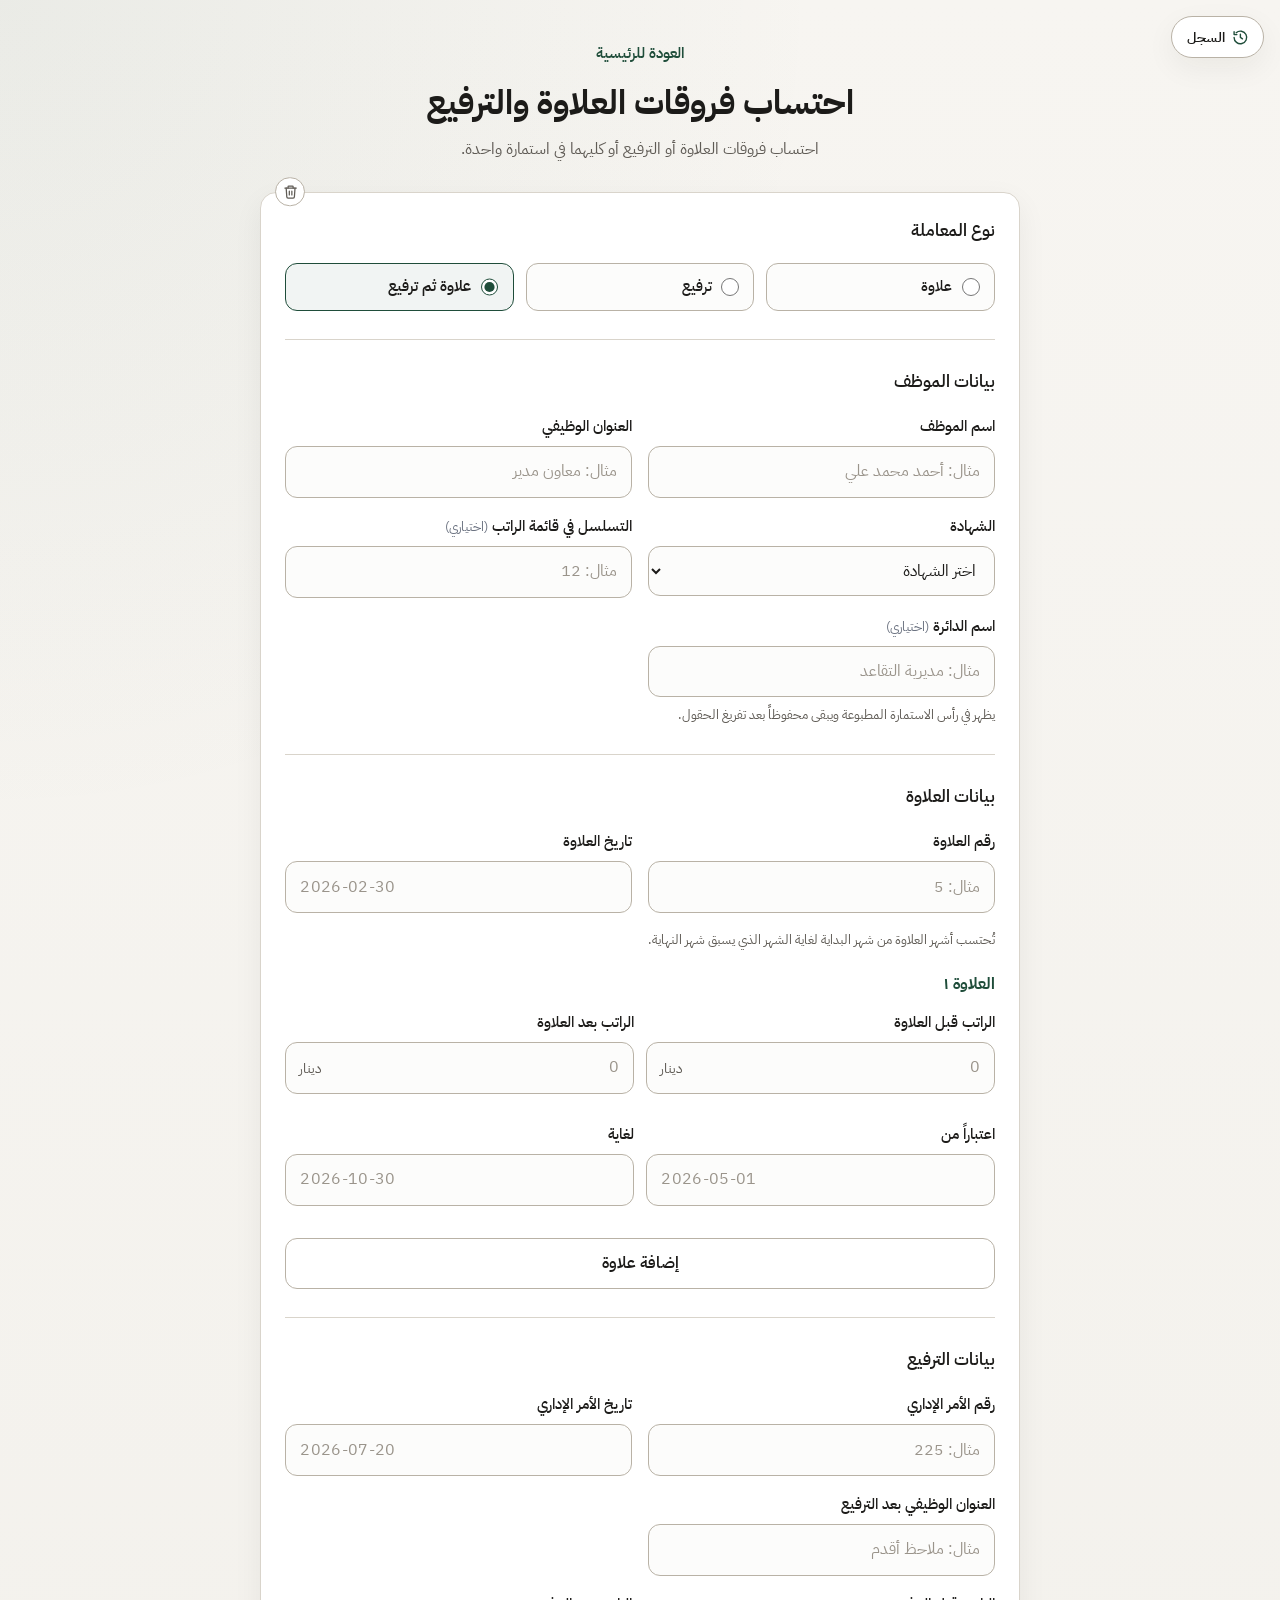
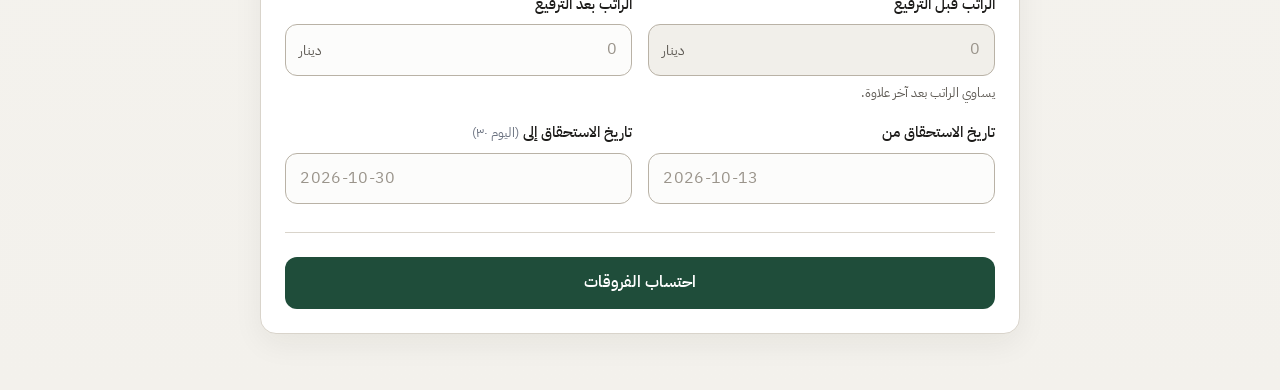
==== commit de4a928b: "combined: add a local employee history drawer Each successful calculation saves the form data and fi" ====
--- a/combined/index.html
+++ b/combined/index.html
@@ -8,6 +8,35 @@
     <link rel="stylesheet" href="../styles.css" />
   </head>
   <body>
+    <button id="history-open" class="history-toggle no-print" type="button" aria-haspopup="dialog" aria-controls="history-drawer">
+      <svg viewBox="0 0 24 24" aria-hidden="true" focusable="false">
+        <path d="M3 12a9 9 0 1 0 3-6.7" fill="none" stroke="currentColor" stroke-width="2" stroke-linecap="round" stroke-linejoin="round" />
+        <path d="M3 4v4h4" fill="none" stroke="currentColor" stroke-width="2" stroke-linecap="round" stroke-linejoin="round" />
+        <path d="M12 7.5V12l3 2" fill="none" stroke="currentColor" stroke-width="2" stroke-linecap="round" stroke-linejoin="round" />
+      </svg>
+      <span>السجل</span>
+      <span id="history-count" class="history-count" hidden></span>
+    </button>
+
+    <dialog id="history-drawer" class="history-drawer no-print" aria-labelledby="history-title">
+      <div class="history-panel">
+        <div class="history-head">
+          <h2 id="history-title">سجل الموظفين</h2>
+          <button id="history-close" class="history-close" type="button" aria-label="إغلاق السجل">
+            <svg viewBox="0 0 24 24" aria-hidden="true" focusable="false">
+              <path d="M6 6l12 12M18 6L6 18" fill="none" stroke="currentColor" stroke-width="2" stroke-linecap="round" />
+            </svg>
+          </button>
+        </div>
+        <p class="history-note">يُحفظ الموظف تلقائياً عند كل احتساب، على هذا الجهاز فقط. اختر موظفاً لاسترجاع بياناته في الحقول.</p>
+        <ul id="history-list" class="history-list"></ul>
+        <p id="history-empty" class="history-empty" hidden>لا يوجد موظفون في السجل بعد.</p>
+        <div class="history-foot">
+          <button id="history-clear" class="history-clear" type="button">مسح السجل</button>
+        </div>
+      </div>
+    </dialog>
+
     <div class="page">
       <header class="header">
         <a class="back-link" href="../">العودة للرئيسية</a>
@@ -90,6 +119,7 @@
                 <label for="education-level">الشهادة</label>
                 <select id="education-level" name="educationLevel" required>
                   <option value="" disabled selected>اختر الشهادة</option>
+                  <option value="بدون مؤهل">بدون مؤهل</option>
                   <option value="ابتدائية">ابتدائية</option>
                   <option value="متوسطة">متوسطة</option>
                   <option value="إعدادية">إعدادية</option>
--- a/styles.css
+++ b/styles.css
@@ -695,6 +695,233 @@
 .actions .btn-primary {
   width: 100%;
   flex: 1 1 auto;
+}
+
+/* ---------- Employee history drawer (combined/) ---------- */
+.history-toggle {
+  position: fixed;
+  top: 1rem;
+  inset-inline-start: 1rem;
+  z-index: 20;
+  display: inline-flex;
+  align-items: center;
+  gap: 0.45rem;
+  padding: 0.5rem 0.9rem;
+  border: 1px solid var(--line-strong);
+  border-radius: 999px;
+  background: var(--surface);
+  color: var(--ink);
+  font: inherit;
+  font-size: 0.9rem;
+  font-weight: 600;
+  box-shadow: var(--shadow);
+  cursor: pointer;
+}
+
+.history-toggle svg {
+  width: 1.05rem;
+  height: 1.05rem;
+  color: var(--accent);
+}
+
+.history-toggle:hover {
+  border-color: var(--accent);
+}
+
+.history-toggle:focus-visible {
+  outline: 3px solid rgba(47, 107, 82, 0.25);
+  outline-offset: 2px;
+}
+
+.history-count {
+  min-width: 1.35rem;
+  padding: 0 0.35rem;
+  border-radius: 999px;
+  background: rgba(31, 77, 58, 0.1);
+  color: var(--accent);
+  font-size: 0.78rem;
+  line-height: 1.35rem;
+  text-align: center;
+}
+
+.history-drawer {
+  position: fixed;
+  inset-block: 0;
+  inset-inline-start: 0;
+  inset-inline-end: auto;
+  width: min(380px, 100%);
+  max-width: 100%;
+  height: 100%;
+  max-height: 100%;
+  margin: 0;
+  padding: 0;
+  border: none;
+  border-inline-end: 1px solid var(--line);
+  background: var(--surface);
+  color: var(--ink);
+  box-shadow: 0 0 40px rgba(28, 27, 25, 0.18);
+}
+
+.history-drawer[open] {
+  animation: history-slide-in 0.22s ease-out;
+}
+
+.history-drawer::backdrop {
+  background: rgba(28, 27, 25, 0.28);
+}
+
+@keyframes history-slide-in {
+  from {
+    transform: translateX(100%);
+  }
+  to {
+    transform: translateX(0);
+  }
+}
+
+.history-panel {
+  display: flex;
+  flex-direction: column;
+  height: 100%;
+  padding: 1.25rem 1.1rem 1rem;
+}
+
+.history-head {
+  display: flex;
+  align-items: center;
+  justify-content: space-between;
+  gap: 0.75rem;
+}
+
+.history-head h2 {
+  margin: 0;
+  font-size: 1.15rem;
+}
+
+.history-close,
+.history-remove {
+  display: inline-flex;
+  align-items: center;
+  justify-content: center;
+  flex-shrink: 0;
+  width: 2rem;
+  height: 2rem;
+  padding: 0;
+  border: 1px solid transparent;
+  border-radius: 999px;
+  background: transparent;
+  color: var(--muted);
+  cursor: pointer;
+}
+
+.history-close svg,
+.history-remove svg {
+  width: 1rem;
+  height: 1rem;
+}
+
+.history-close:hover,
+.history-remove:hover,
+.history-close:focus-visible,
+.history-remove:focus-visible {
+  border-color: var(--line-strong);
+  color: var(--ink);
+  outline: none;
+}
+
+.history-note {
+  margin: 0.4rem 0 0.9rem;
+  color: var(--muted);
+  font-size: 0.85rem;
+  line-height: 1.6;
+}
+
+.history-list {
+  flex: 1 1 auto;
+  margin: 0;
+  padding: 0;
+  overflow-y: auto;
+  list-style: none;
+}
+
+.history-item {
+  display: flex;
+  align-items: center;
+  gap: 0.35rem;
+  border-bottom: 1px solid var(--line);
+}
+
+.history-load {
+  flex: 1 1 auto;
+  min-width: 0;
+  display: flex;
+  flex-direction: column;
+  align-items: flex-start;
+  gap: 0.1rem;
+  padding: 0.7rem 0.6rem;
+  border: none;
+  border-radius: 0.6rem;
+  background: transparent;
+  color: inherit;
+  font: inherit;
+  text-align: start;
+  cursor: pointer;
+}
+
+.history-load:hover {
+  background: #f7f5f1;
+}
+
+.history-load:focus-visible {
+  outline: 2px solid var(--focus);
+  outline-offset: -2px;
+}
+
+.history-name {
+  font-weight: 600;
+  line-height: 1.45;
+}
+
+.history-meta {
+  max-width: 100%;
+  overflow: hidden;
+  color: var(--muted);
+  font-size: 0.82rem;
+  line-height: 1.5;
+  text-overflow: ellipsis;
+  white-space: nowrap;
+}
+
+.history-empty {
+  flex: 1 1 auto;
+  margin: 1.5rem 0 0;
+  color: var(--muted);
+  text-align: center;
+}
+
+.history-foot {
+  padding-top: 0.85rem;
+}
+
+.history-clear {
+  padding: 0.35rem 0.2rem;
+  border: none;
+  background: none;
+  color: var(--danger);
+  font: inherit;
+  font-size: 0.85rem;
+  font-weight: 600;
+  cursor: pointer;
+}
+
+.history-clear:hover {
+  text-decoration: underline;
+}
+
+.history-clear:focus-visible {
+  outline: 2px solid var(--focus);
+  outline-offset: 2px;
+  border-radius: 4px;
 }
 
 .toast {
@@ -1113,6 +1340,15 @@
   font-weight: 500;
 }
 
+/* Keeps a "label:" on one line; long values (job titles) may still wrap. */
+.summary-fact {
+  white-space: nowrap;
+}
+
+.summary-fact .summary-doc {
+  white-space: normal;
+}
+
 .summary-dot {
   margin-inline: 0.2rem;
   color: var(--line-strong);
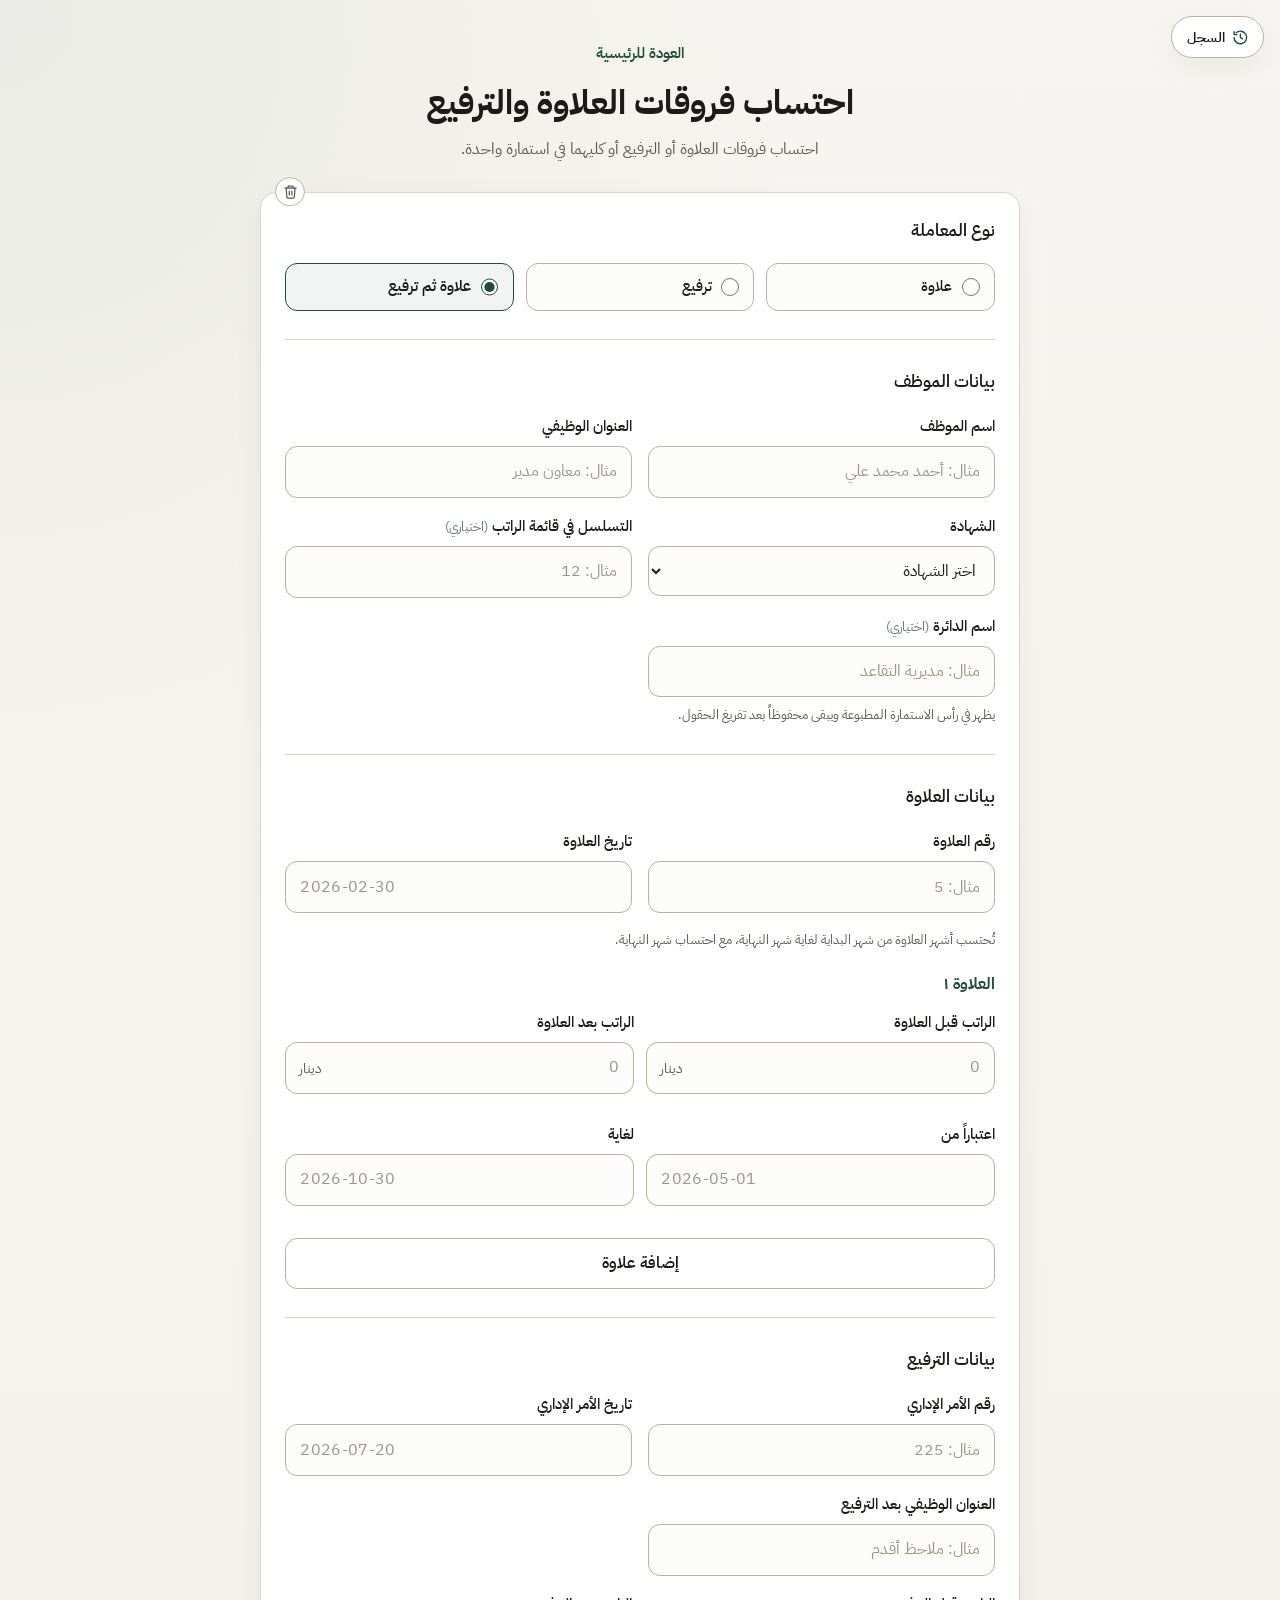
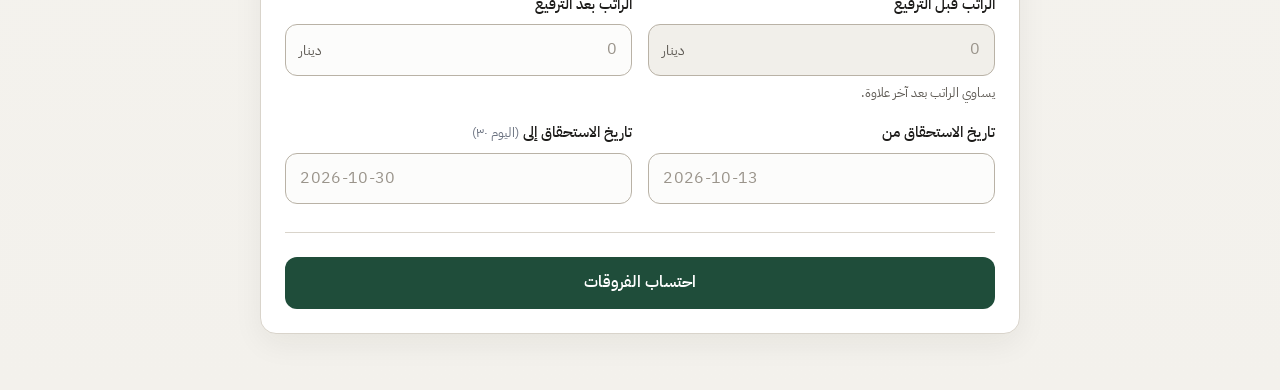
==== commit 74524b88: "combined: count the end month for increments in increments-then-promotion In "both" mode an incremen" ====
--- a/combined/index.html
+++ b/combined/index.html
@@ -209,7 +209,7 @@
               </div>
             </div>
 
-            <p class="hint section-hint">
+            <p class="hint section-hint" id="allowance-months-hint">
               تُحتسب أشهر العلاوة من شهر البداية لغاية الشهر الذي يسبق شهر النهاية.
             </p>
 
